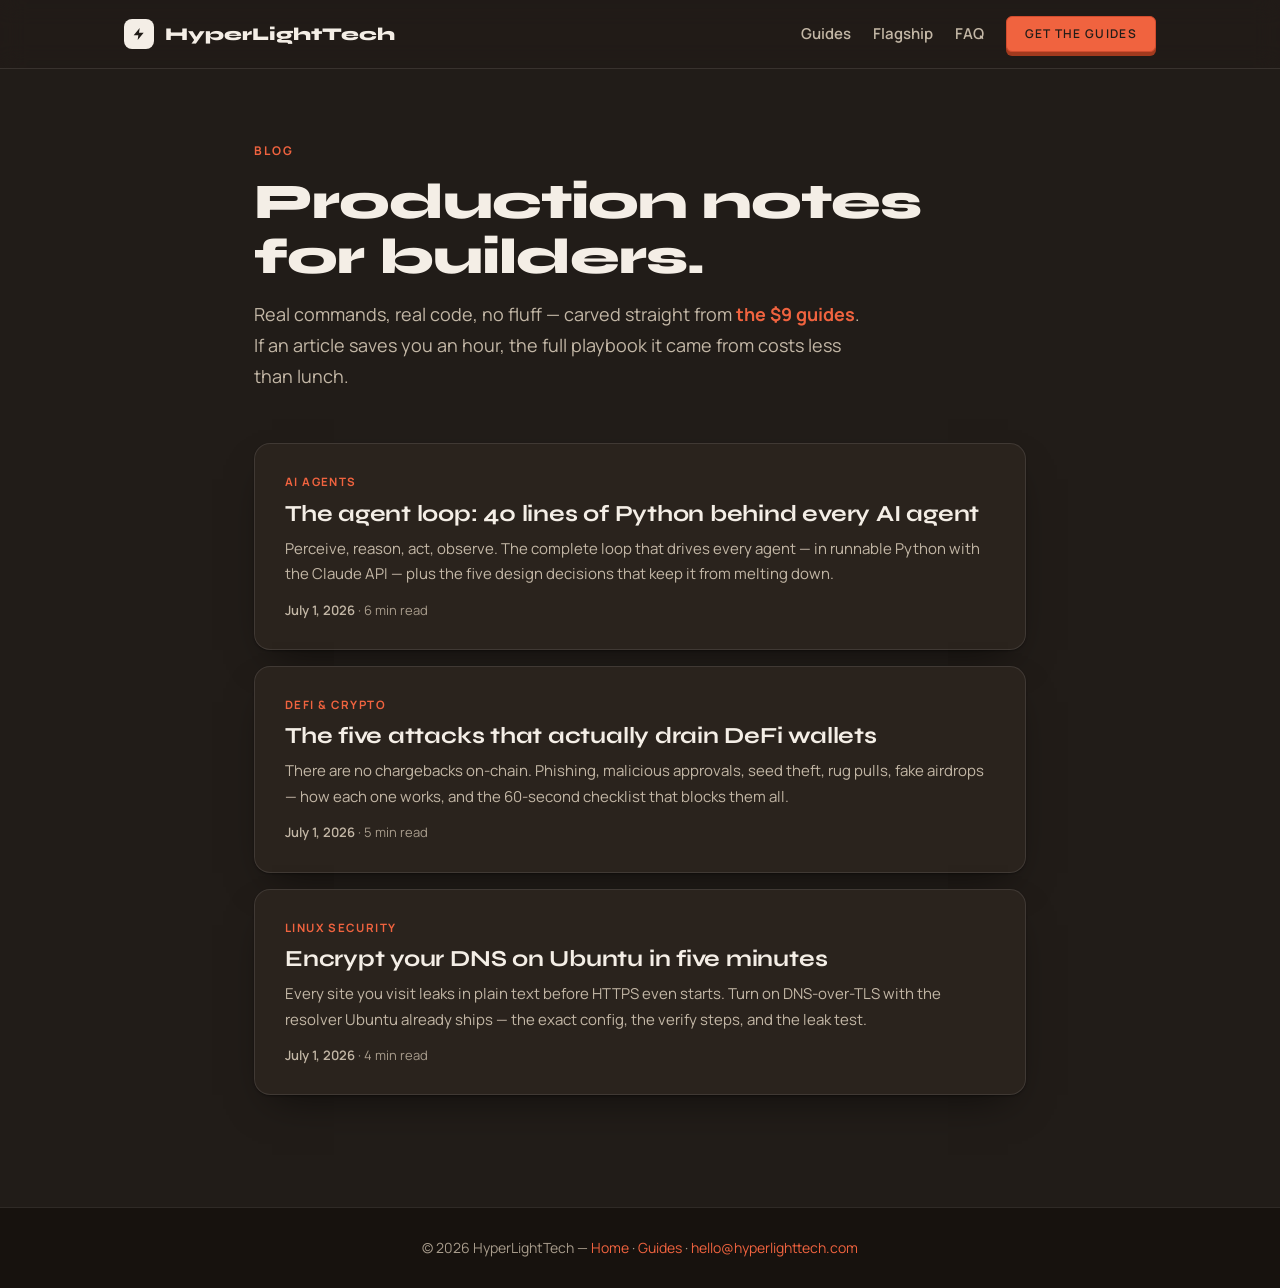
==== blog/index.html @ 822bb415 "Blog: SEO content engine — index + 3 articles carved from the real guides The biggest non-owner-gate" ====
<!DOCTYPE html>
<html lang="en">
<head>
  <meta charset="utf-8">
  <meta name="viewport" content="width=device-width, initial-scale=1.0">
  <meta name="description" content="Production notes from the HyperLightTech guides — Linux hardening, DeFi safety, and AI agents. Real commands, real code, no fluff.">
  <title>Blog — production notes for builders | HyperLightTech</title>
  <link rel="canonical" href="https://defi369.github.io/HyperLightSite/blog/">
  <meta property="og:type" content="website">
  <meta property="og:url" content="https://defi369.github.io/HyperLightSite/blog/">
  <meta property="og:title" content="HyperLightTech blog — production notes for builders">
  <meta property="og:description" content="Linux hardening, DeFi safety, and AI agents — carved from our $9 guides. Real commands, real code, no fluff.">
  <meta property="og:image" content="https://defi369.github.io/HyperLightSite/og-image.png">
  <meta name="twitter:card" content="summary_large_image">
  <meta name="theme-color" content="#211C18">
  <script type="application/ld+json">
   {"@context":"https://schema.org","@type":"Blog",
    "name":"HyperLightTech Blog",
    "url":"https://defi369.github.io/HyperLightSite/blog/",
    "description":"Production notes for builders — Linux hardening, DeFi safety, and AI agents.",
    "publisher":{"@type":"Organization","name":"HyperLightTech"},
    "blogPost":[
      {"@type":"BlogPosting","headline":"Encrypt Your DNS on Ubuntu in Five Minutes (DNS-over-TLS with systemd-resolved)","url":"https://defi369.github.io/HyperLightSite/blog/dns-over-tls-ubuntu.html","datePublished":"2026-07-01"},
      {"@type":"BlogPosting","headline":"The Five Attacks That Actually Drain DeFi Wallets — and How to Block Every One","url":"https://defi369.github.io/HyperLightSite/blog/avoid-defi-wallet-drains.html","datePublished":"2026-07-01"},
      {"@type":"BlogPosting","headline":"The Agent Loop: 40 Lines of Python Behind Every AI Agent","url":"https://defi369.github.io/HyperLightSite/blog/ai-agent-loop-python.html","datePublished":"2026-07-01"}
    ]}
  </script>
  <link rel="stylesheet" href="../fonts/fonts.css">
  <link rel="icon" href="../favicon.svg" type="image/svg+xml">
  <style>
    *,*::before,*::after{box-sizing:border-box;margin:0;padding:0}
    :root{
      --paper:#211C18; --paper-2:#1A1511; --card:#2A231D;
      --ink:#F4EEE6; --ink-2:#C3B7A6; --ink-3:#A89C8C;
      --line:rgba(244,238,230,.11); --accent:#F0633F; --accent-deep:#E2553D;
      --accent-soft:rgba(240,99,63,.14);
      --fh:'Syne',sans-serif; --fb:'Manrope',sans-serif;
    }
    html{scroll-behavior:smooth}
    body{background:var(--paper);color:var(--ink);font-family:var(--fb);font-size:17px;line-height:1.7;-webkit-font-smoothing:antialiased;
      min-height:100vh;display:flex;flex-direction:column}
    a{color:inherit}

    header{position:sticky;top:0;z-index:50;background:rgba(33,28,24,.82);backdrop-filter:blur(12px);border-bottom:1px solid var(--line)}
    nav{max-width:1080px;margin:0 auto;padding:0 24px;height:68px;display:flex;align-items:center;justify-content:space-between;gap:16px}
    .logo{display:flex;align-items:center;gap:11px;text-decoration:none;font-family:var(--fh);font-weight:800;font-size:18px}
    .logo .mark{width:30px;height:30px;border-radius:8px;background:var(--ink);display:grid;place-items:center;color:var(--paper)}
    .logo .mark svg{width:16px;height:16px}
    .nav-right{display:flex;align-items:center;gap:22px}
    .nav-right>a{font-size:15px;font-weight:600;color:var(--ink-2);text-decoration:none}
    .nav-right>a:hover{color:var(--ink)}
    .nav-cta{display:inline-flex;align-items:center;background:var(--accent);color:var(--paper)!important;padding:11px 18px;
      border-radius:6px;border:1px solid #D14C2E;font-weight:700;font-size:12px!important;letter-spacing:.11em;text-transform:uppercase;
      line-height:1;text-decoration:none;box-shadow:0 4px 0 0 #A23A1E;transition:transform .12s ease,box-shadow .12s ease,background .2s}
    .nav-cta:hover{background:var(--accent-deep);transform:translateY(-1px);box-shadow:0 5px 0 0 #A23A1E}
    .nav-cta:active{transform:translateY(4px);box-shadow:0 0 0 0 #A23A1E}

    main{flex:1;max-width:820px;margin:0 auto;width:100%;padding:72px 24px 96px}
    .eyebrow{font-size:12px;font-weight:700;letter-spacing:.16em;text-transform:uppercase;color:var(--accent)}
    h1{font-family:var(--fh);font-weight:800;letter-spacing:-.02em;line-height:1.1;font-size:clamp(32px,5.4vw,50px);margin:14px 0 14px}
    .sub{font-size:18px;color:var(--ink-2);max-width:56ch;margin-bottom:52px}
    .sub a{color:var(--accent);text-decoration:none;font-weight:700}
    .sub a:hover{text-decoration:underline}

    .post{display:block;background:var(--card);border:1px solid var(--line);border-radius:16px;padding:28px 30px;margin-bottom:16px;
      text-decoration:none;transition:transform .2s ease,border-color .2s;box-shadow:0 1px 2px rgba(0,0,0,.35),0 18px 40px -18px rgba(0,0,0,.6)}
    .post:hover{transform:translateY(-3px);border-color:rgba(240,99,63,.38)}
    .post .label{font-size:11.5px;font-weight:700;letter-spacing:.12em;text-transform:uppercase;color:var(--accent);margin-bottom:8px}
    .post h2{font-family:var(--fh);font-weight:700;font-size:23px;letter-spacing:-.01em;line-height:1.22;color:var(--ink);margin-bottom:8px}
    .post p{font-size:15px;color:var(--ink-2);margin-bottom:12px}
    .post .pmeta{font-size:13px;color:var(--ink-3)}
    .post .pmeta b{color:var(--ink-2);font-weight:600}

    footer{background:#17120E;border-top:1px solid var(--line);padding:28px 24px;text-align:center;font-size:14px;color:var(--ink-3)}
    footer a{color:var(--accent);text-decoration:none}
    @media(prefers-reduced-motion:reduce){.nav-cta,.post{transition:none}}
    @media(max-width:600px){.nav-right>a:not(.nav-cta){display:none}.post{padding:22px 20px}}
  </style>
</head>
<body>

<header>
  <nav>
    <a href="../" class="logo">
      <span class="mark"><svg viewBox="0 0 24 24" fill="none" stroke="currentColor" stroke-width="2.2" stroke-linejoin="round"><path d="M13 3 4 14h7l-1 7 9-11h-7z" fill="currentColor" stroke="none"/></svg></span>
      HyperLightTech
    </a>
    <div class="nav-right">
      <a href="../#guides">Guides</a>
      <a href="../#flagship">Flagship</a>
      <a href="../#faq">FAQ</a>
      <a href="../#guides" class="nav-cta">Get the guides</a>
    </div>
  </nav>
</header>

<main>
  <div class="eyebrow">Blog</div>
  <h1>Production notes for builders.</h1>
  <p class="sub">Real commands, real code, no fluff — carved straight from <a href="../#guides">the $9 guides</a>. If an article saves you an hour, the full playbook it came from costs less than lunch.</p>

  <a class="post" href="ai-agent-loop-python.html">
    <div class="label">AI agents</div>
    <h2>The agent loop: 40 lines of Python behind every AI agent</h2>
    <p>Perceive, reason, act, observe. The complete loop that drives every agent — in runnable Python with the Claude API — plus the five design decisions that keep it from melting down.</p>
    <div class="pmeta"><b>July 1, 2026</b> · 6 min read</div>
  </a>

  <a class="post" href="avoid-defi-wallet-drains.html">
    <div class="label">DeFi &amp; crypto</div>
    <h2>The five attacks that actually drain DeFi wallets</h2>
    <p>There are no chargebacks on-chain. Phishing, malicious approvals, seed theft, rug pulls, fake airdrops — how each one works, and the 60-second checklist that blocks them all.</p>
    <div class="pmeta"><b>July 1, 2026</b> · 5 min read</div>
  </a>

  <a class="post" href="dns-over-tls-ubuntu.html">
    <div class="label">Linux security</div>
    <h2>Encrypt your DNS on Ubuntu in five minutes</h2>
    <p>Every site you visit leaks in plain text before HTTPS even starts. Turn on DNS-over-TLS with the resolver Ubuntu already ships — the exact config, the verify steps, and the leak test.</p>
    <div class="pmeta"><b>July 1, 2026</b> · 4 min read</div>
  </a>
</main>

<footer>
  © 2026 HyperLightTech — <a href="../">Home</a> · <a href="../#guides">Guides</a> · <a href="mailto:hello@hyperlighttech.com">hello@hyperlighttech.com</a>
</footer>

</body>
</html>
---- fonts/fonts.css ----
@font-face {
  font-family: 'Manrope';
  font-style: normal;
  font-weight: 400;
  font-display: swap;
  src:url(manrope-400.woff2) format('woff2');
  unicode-range: U+0000-00FF, U+0131, U+0152-0153, U+02BB-02BC, U+02C6, U+02DA, U+02DC, U+0304, U+0308, U+0329, U+2000-206F, U+20AC, U+2122, U+2191, U+2193, U+2212, U+2215, U+FEFF, U+FFFD;
}
@font-face {
  font-family: 'Manrope';
  font-style: normal;
  font-weight: 500;
  font-display: swap;
  src:url(manrope-500.woff2) format('woff2');
  unicode-range: U+0000-00FF, U+0131, U+0152-0153, U+02BB-02BC, U+02C6, U+02DA, U+02DC, U+0304, U+0308, U+0329, U+2000-206F, U+20AC, U+2122, U+2191, U+2193, U+2212, U+2215, U+FEFF, U+FFFD;
}
@font-face {
  font-family: 'Manrope';
  font-style: normal;
  font-weight: 600;
  font-display: swap;
  src:url(manrope-600.woff2) format('woff2');
  unicode-range: U+0000-00FF, U+0131, U+0152-0153, U+02BB-02BC, U+02C6, U+02DA, U+02DC, U+0304, U+0308, U+0329, U+2000-206F, U+20AC, U+2122, U+2191, U+2193, U+2212, U+2215, U+FEFF, U+FFFD;
}
@font-face {
  font-family: 'Manrope';
  font-style: normal;
  font-weight: 700;
  font-display: swap;
  src:url(manrope-700.woff2) format('woff2');
  unicode-range: U+0000-00FF, U+0131, U+0152-0153, U+02BB-02BC, U+02C6, U+02DA, U+02DC, U+0304, U+0308, U+0329, U+2000-206F, U+20AC, U+2122, U+2191, U+2193, U+2212, U+2215, U+FEFF, U+FFFD;
}
@font-face {
  font-family: 'Syne';
  font-style: normal;
  font-weight: 600;
  font-display: swap;
  src:url(syne-600.woff2) format('woff2');
  unicode-range: U+0000-00FF, U+0131, U+0152-0153, U+02BB-02BC, U+02C6, U+02DA, U+02DC, U+0304, U+0308, U+0329, U+2000-206F, U+20AC, U+2122, U+2191, U+2193, U+2212, U+2215, U+FEFF, U+FFFD;
}
@font-face {
  font-family: 'Syne';
  font-style: normal;
  font-weight: 700;
  font-display: swap;
  src:url(syne-700.woff2) format('woff2');
  unicode-range: U+0000-00FF, U+0131, U+0152-0153, U+02BB-02BC, U+02C6, U+02DA, U+02DC, U+0304, U+0308, U+0329, U+2000-206F, U+20AC, U+2122, U+2191, U+2193, U+2212, U+2215, U+FEFF, U+FFFD;
}
@font-face {
  font-family: 'Syne';
  font-style: normal;
  font-weight: 800;
  font-display: swap;
  src:url(syne-800.woff2) format('woff2');
  unicode-range: U+0000-00FF, U+0131, U+0152-0153, U+02BB-02BC, U+02C6, U+02DA, U+02DC, U+0304, U+0308, U+0329, U+2000-206F, U+20AC, U+2122, U+2191, U+2193, U+2212, U+2215, U+FEFF, U+FFFD;
}
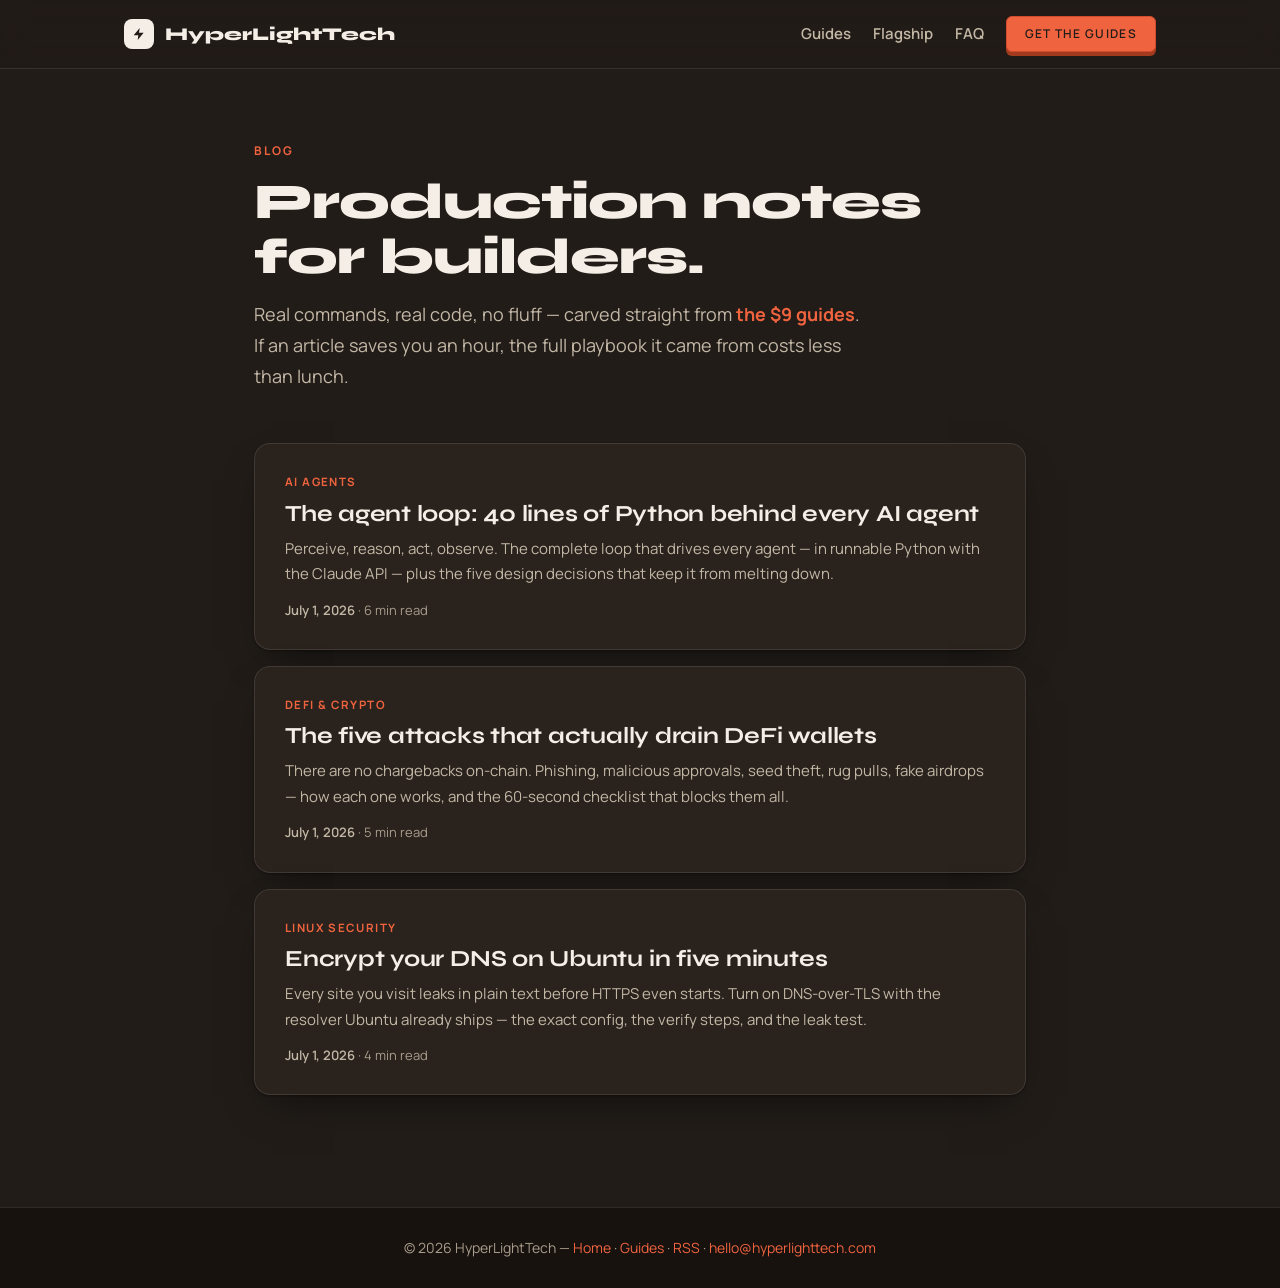
==== commit 986cab75: "Perf + RSS: collapse variable fonts to one file per family; add Atom feed - fonts/: the 7 per-weight" ====
--- a/blog/index.html
+++ b/blog/index.html
@@ -25,6 +25,7 @@
       {"@type":"BlogPosting","headline":"The Agent Loop: 40 Lines of Python Behind Every AI Agent","url":"https://defi369.github.io/HyperLightSite/blog/ai-agent-loop-python.html","datePublished":"2026-07-01"}
     ]}
   </script>
+  <link rel="alternate" type="application/atom+xml" title="HyperLightTech Blog" href="feed.xml">
   <link rel="stylesheet" href="../fonts/fonts.css">
   <link rel="icon" href="../favicon.svg" type="image/svg+xml">
   <style>
@@ -122,7 +123,7 @@
 </main>
 
 <footer>
-  © 2026 HyperLightTech — <a href="../">Home</a> · <a href="../#guides">Guides</a> · <a href="mailto:hello@hyperlighttech.com">hello@hyperlighttech.com</a>
+  © 2026 HyperLightTech — <a href="../">Home</a> · <a href="../#guides">Guides</a> · <a href="feed.xml">RSS</a> · <a href="mailto:hello@hyperlighttech.com">hello@hyperlighttech.com</a>
 </footer>
 
 </body>
--- a/fonts/fonts.css
+++ b/fonts/fonts.css
@@ -1,56 +1,19 @@
+/* Variable fonts — ONE file per family serves every weight via the wght axis
+   (Manrope wght 200-800, Syne wght 400-800; verified with fontTools).
+   The old per-weight .woff2 files were byte-identical copies of these. */
 @font-face {
   font-family: 'Manrope';
   font-style: normal;
-  font-weight: 400;
+  font-weight: 400 700;
   font-display: swap;
-  src:url(manrope-400.woff2) format('woff2');
-  unicode-range: U+0000-00FF, U+0131, U+0152-0153, U+02BB-02BC, U+02C6, U+02DA, U+02DC, U+0304, U+0308, U+0329, U+2000-206F, U+20AC, U+2122, U+2191, U+2193, U+2212, U+2215, U+FEFF, U+FFFD;
-}
-@font-face {
-  font-family: 'Manrope';
-  font-style: normal;
-  font-weight: 500;
-  font-display: swap;
-  src:url(manrope-500.woff2) format('woff2');
-  unicode-range: U+0000-00FF, U+0131, U+0152-0153, U+02BB-02BC, U+02C6, U+02DA, U+02DC, U+0304, U+0308, U+0329, U+2000-206F, U+20AC, U+2122, U+2191, U+2193, U+2212, U+2215, U+FEFF, U+FFFD;
-}
-@font-face {
-  font-family: 'Manrope';
-  font-style: normal;
-  font-weight: 600;
-  font-display: swap;
-  src:url(manrope-600.woff2) format('woff2');
-  unicode-range: U+0000-00FF, U+0131, U+0152-0153, U+02BB-02BC, U+02C6, U+02DA, U+02DC, U+0304, U+0308, U+0329, U+2000-206F, U+20AC, U+2122, U+2191, U+2193, U+2212, U+2215, U+FEFF, U+FFFD;
-}
-@font-face {
-  font-family: 'Manrope';
-  font-style: normal;
-  font-weight: 700;
-  font-display: swap;
-  src:url(manrope-700.woff2) format('woff2');
+  src:url(manrope.woff2) format('woff2');
   unicode-range: U+0000-00FF, U+0131, U+0152-0153, U+02BB-02BC, U+02C6, U+02DA, U+02DC, U+0304, U+0308, U+0329, U+2000-206F, U+20AC, U+2122, U+2191, U+2193, U+2212, U+2215, U+FEFF, U+FFFD;
 }
 @font-face {
   font-family: 'Syne';
   font-style: normal;
-  font-weight: 600;
+  font-weight: 600 800;
   font-display: swap;
-  src:url(syne-600.woff2) format('woff2');
+  src:url(syne.woff2) format('woff2');
   unicode-range: U+0000-00FF, U+0131, U+0152-0153, U+02BB-02BC, U+02C6, U+02DA, U+02DC, U+0304, U+0308, U+0329, U+2000-206F, U+20AC, U+2122, U+2191, U+2193, U+2212, U+2215, U+FEFF, U+FFFD;
 }
-@font-face {
-  font-family: 'Syne';
-  font-style: normal;
-  font-weight: 700;
-  font-display: swap;
-  src:url(syne-700.woff2) format('woff2');
-  unicode-range: U+0000-00FF, U+0131, U+0152-0153, U+02BB-02BC, U+02C6, U+02DA, U+02DC, U+0304, U+0308, U+0329, U+2000-206F, U+20AC, U+2122, U+2191, U+2193, U+2212, U+2215, U+FEFF, U+FFFD;
-}
-@font-face {
-  font-family: 'Syne';
-  font-style: normal;
-  font-weight: 800;
-  font-display: swap;
-  src:url(syne-800.woff2) format('woff2');
-  unicode-range: U+0000-00FF, U+0131, U+0152-0153, U+02BB-02BC, U+02C6, U+02DA, U+02DC, U+0304, U+0308, U+0329, U+2000-206F, U+20AC, U+2122, U+2191, U+2193, U+2212, U+2215, U+FEFF, U+FFFD;
-}
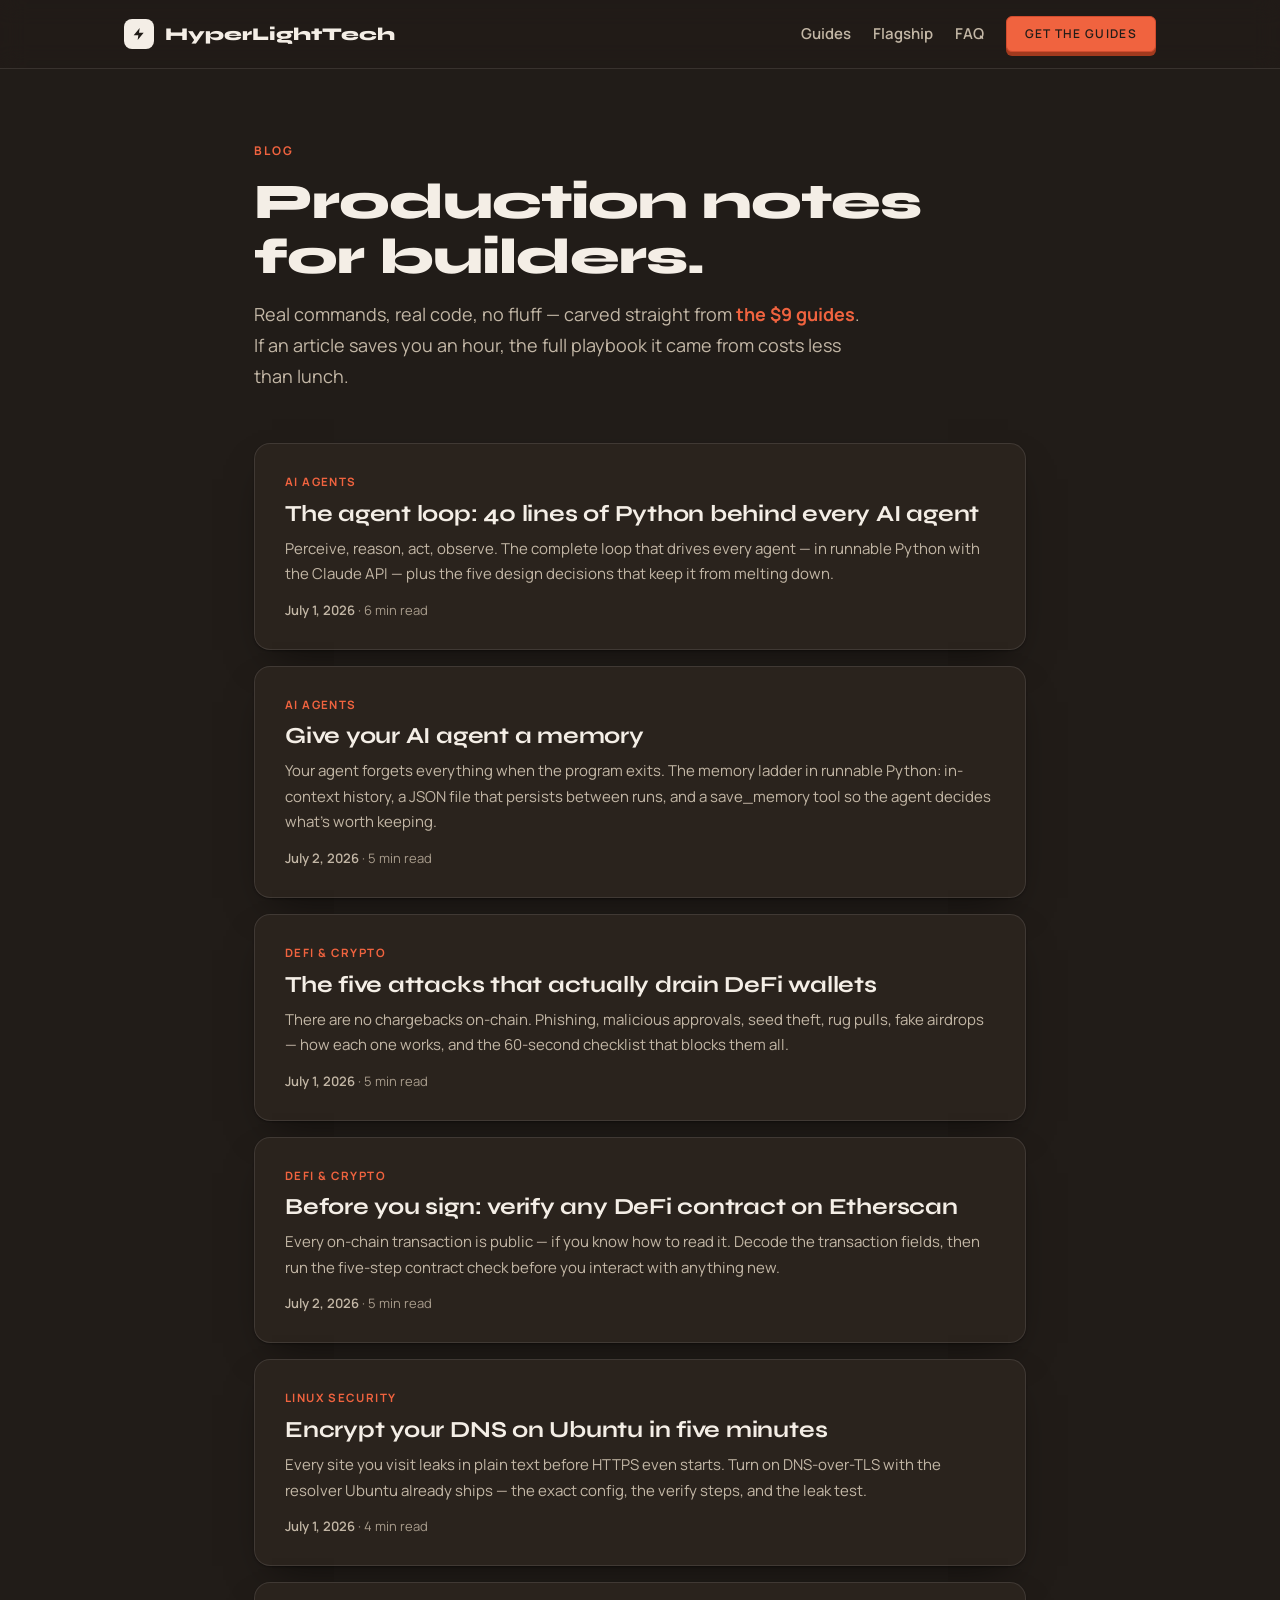
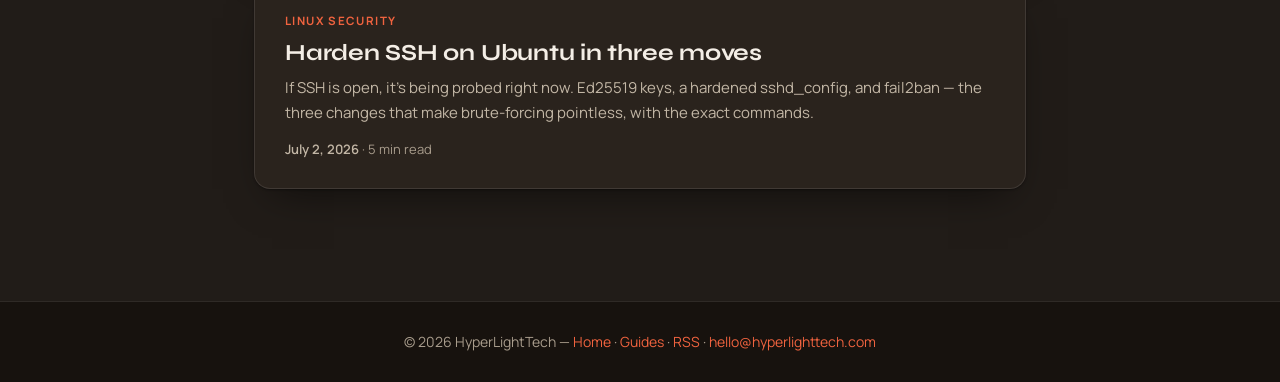
==== commit 365c804f: "Blog round 2: three more grounded articles + cross-links (6 total) One new article per guide, same r" ====
--- a/blog/index.html
+++ b/blog/index.html
@@ -20,9 +20,12 @@
     "description":"Production notes for builders — Linux hardening, DeFi safety, and AI agents.",
     "publisher":{"@type":"Organization","name":"HyperLightTech"},
     "blogPost":[
-      {"@type":"BlogPosting","headline":"Encrypt Your DNS on Ubuntu in Five Minutes (DNS-over-TLS with systemd-resolved)","url":"https://defi369.github.io/HyperLightSite/blog/dns-over-tls-ubuntu.html","datePublished":"2026-07-01"},
+      {"@type":"BlogPosting","headline":"Give Your AI Agent a Memory: In-Context, JSON, and a save_memory Tool","url":"https://defi369.github.io/HyperLightSite/blog/ai-agent-memory-python.html","datePublished":"2026-07-02"},
+      {"@type":"BlogPosting","headline":"Harden SSH on Ubuntu in Three Moves: Keys, Config, fail2ban","url":"https://defi369.github.io/HyperLightSite/blog/harden-ssh-ubuntu.html","datePublished":"2026-07-02"},
+      {"@type":"BlogPosting","headline":"Before You Sign: How to Verify Any DeFi Contract on Etherscan","url":"https://defi369.github.io/HyperLightSite/blog/verify-smart-contracts-etherscan.html","datePublished":"2026-07-02"},
+      {"@type":"BlogPosting","headline":"The Agent Loop: 40 Lines of Python Behind Every AI Agent","url":"https://defi369.github.io/HyperLightSite/blog/ai-agent-loop-python.html","datePublished":"2026-07-01"},
       {"@type":"BlogPosting","headline":"The Five Attacks That Actually Drain DeFi Wallets — and How to Block Every One","url":"https://defi369.github.io/HyperLightSite/blog/avoid-defi-wallet-drains.html","datePublished":"2026-07-01"},
-      {"@type":"BlogPosting","headline":"The Agent Loop: 40 Lines of Python Behind Every AI Agent","url":"https://defi369.github.io/HyperLightSite/blog/ai-agent-loop-python.html","datePublished":"2026-07-01"}
+      {"@type":"BlogPosting","headline":"Encrypt Your DNS on Ubuntu in Five Minutes (DNS-over-TLS with systemd-resolved)","url":"https://defi369.github.io/HyperLightSite/blog/dns-over-tls-ubuntu.html","datePublished":"2026-07-01"}
     ]}
   </script>
   <link rel="alternate" type="application/atom+xml" title="HyperLightTech Blog" href="feed.xml">
@@ -52,7 +55,7 @@
     .nav-right>a:hover{color:var(--ink)}
     .nav-cta{display:inline-flex;align-items:center;background:var(--accent);color:var(--paper)!important;padding:11px 18px;
       border-radius:6px;border:1px solid #D14C2E;font-weight:700;font-size:12px!important;letter-spacing:.11em;text-transform:uppercase;
-      line-height:1;text-decoration:none;box-shadow:0 4px 0 0 #A23A1E;transition:transform .12s ease,box-shadow .12s ease,background .2s}
+      line-height:1;text-decoration:none;white-space:nowrap;box-shadow:0 4px 0 0 #A23A1E;transition:transform .12s ease,box-shadow .12s ease,background .2s}
     .nav-cta:hover{background:var(--accent-deep);transform:translateY(-1px);box-shadow:0 5px 0 0 #A23A1E}
     .nav-cta:active{transform:translateY(4px);box-shadow:0 0 0 0 #A23A1E}
 
@@ -75,7 +78,10 @@
     footer{background:#17120E;border-top:1px solid var(--line);padding:28px 24px;text-align:center;font-size:14px;color:var(--ink-3)}
     footer a{color:var(--accent);text-decoration:none}
     @media(prefers-reduced-motion:reduce){.nav-cta,.post{transition:none}}
-    @media(max-width:600px){.nav-right>a:not(.nav-cta){display:none}.post{padding:22px 20px}}
+    @media(max-width:600px){.nav-right>a:not(.nav-cta){display:none}.post{padding:22px 20px}
+      .logo{font-size:15px;gap:8px}.logo .mark{width:26px;height:26px}.logo .mark svg{width:14px;height:14px}
+      .nav-right{gap:12px}.nav-right>a.nav-cta{padding:10px 12px;font-size:10.5px!important;letter-spacing:.08em}}
+    @media(max-width:420px){.logo .word{display:none}}
   </style>
 </head>
 <body>
@@ -84,7 +90,7 @@
   <nav>
     <a href="../" class="logo">
       <span class="mark"><svg viewBox="0 0 24 24" fill="none" stroke="currentColor" stroke-width="2.2" stroke-linejoin="round"><path d="M13 3 4 14h7l-1 7 9-11h-7z" fill="currentColor" stroke="none"/></svg></span>
-      HyperLightTech
+      <span class="word">HyperLightTech</span>
     </a>
     <div class="nav-right">
       <a href="../#guides">Guides</a>
@@ -107,6 +113,13 @@
     <div class="pmeta"><b>July 1, 2026</b> · 6 min read</div>
   </a>
 
+  <a class="post" href="ai-agent-memory-python.html">
+    <div class="label">AI agents</div>
+    <h2>Give your AI agent a memory</h2>
+    <p>Your agent forgets everything when the program exits. The memory ladder in runnable Python: in-context history, a JSON file that persists between runs, and a save_memory tool so the agent decides what's worth keeping.</p>
+    <div class="pmeta"><b>July 2, 2026</b> · 5 min read</div>
+  </a>
+
   <a class="post" href="avoid-defi-wallet-drains.html">
     <div class="label">DeFi &amp; crypto</div>
     <h2>The five attacks that actually drain DeFi wallets</h2>
@@ -114,11 +127,25 @@
     <div class="pmeta"><b>July 1, 2026</b> · 5 min read</div>
   </a>
 
+  <a class="post" href="verify-smart-contracts-etherscan.html">
+    <div class="label">DeFi &amp; crypto</div>
+    <h2>Before you sign: verify any DeFi contract on Etherscan</h2>
+    <p>Every on-chain transaction is public — if you know how to read it. Decode the transaction fields, then run the five-step contract check before you interact with anything new.</p>
+    <div class="pmeta"><b>July 2, 2026</b> · 5 min read</div>
+  </a>
+
   <a class="post" href="dns-over-tls-ubuntu.html">
     <div class="label">Linux security</div>
     <h2>Encrypt your DNS on Ubuntu in five minutes</h2>
     <p>Every site you visit leaks in plain text before HTTPS even starts. Turn on DNS-over-TLS with the resolver Ubuntu already ships — the exact config, the verify steps, and the leak test.</p>
     <div class="pmeta"><b>July 1, 2026</b> · 4 min read</div>
+  </a>
+
+  <a class="post" href="harden-ssh-ubuntu.html">
+    <div class="label">Linux security</div>
+    <h2>Harden SSH on Ubuntu in three moves</h2>
+    <p>If SSH is open, it's being probed right now. Ed25519 keys, a hardened sshd_config, and fail2ban — the three changes that make brute-forcing pointless, with the exact commands.</p>
+    <div class="pmeta"><b>July 2, 2026</b> · 5 min read</div>
   </a>
 </main>
 
